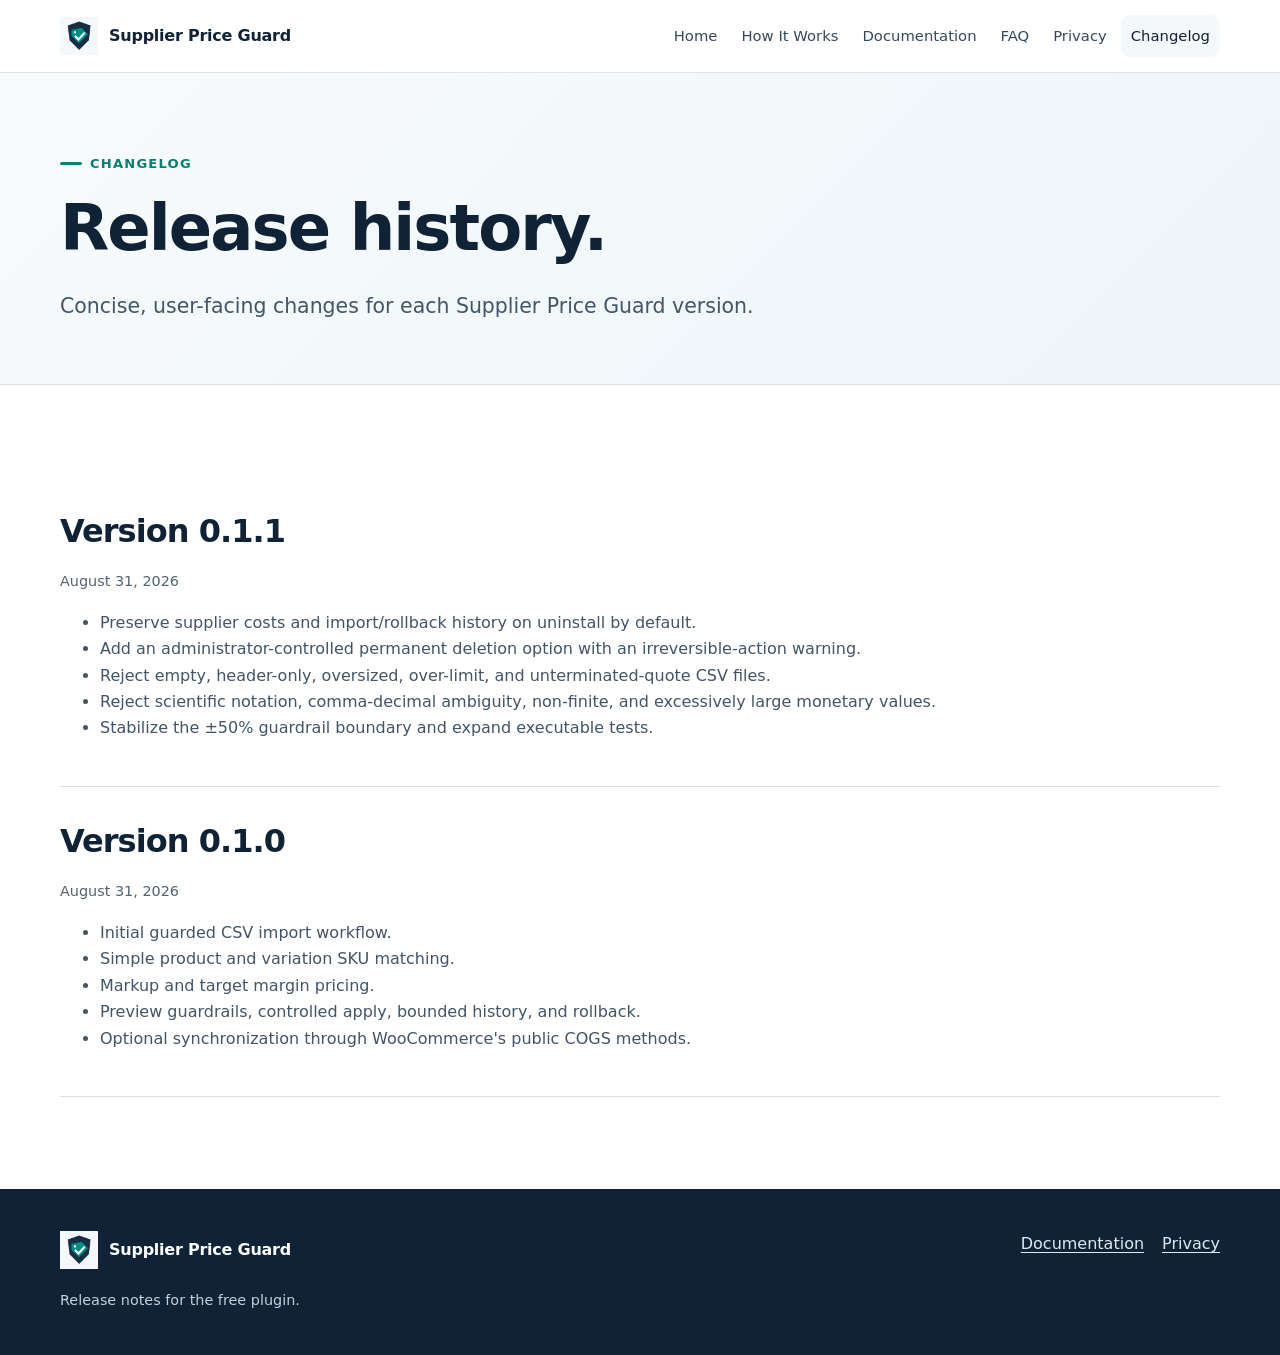
==== changelog.html @ 57308901 "Build Supplier Price Guard documentation site" ====
<!doctype html><html lang="en"><head><meta charset="utf-8"><meta name="viewport" content="width=device-width, initial-scale=1"><title>Changelog — Supplier Price Guard</title><meta name="description" content="Release history for Supplier Price Guard."><link rel="canonical" href="https://example.invalid/supplier-price-guard-site/changelog.html"><meta property="og:type" content="website"><meta property="og:title" content="Supplier Price Guard changelog"><meta property="og:description" content="Release history for the safety-focused WooCommerce supplier cost plugin."><meta property="og:image" content="https://example.invalid/supplier-price-guard-site/assets/banner-1544x500.png"><meta property="og:url" content="https://example.invalid/supplier-price-guard-site/changelog.html"><link rel="icon" href="assets/icon-128x128.png"><link rel="stylesheet" href="styles.css"></head><body><a class="skip-link" href="#main">Skip to content</a><header class="site-header"><div class="container header-inner"><a class="brand" href="index.html"><img src="assets/icon-128x128.png" alt="" width="38" height="38">Supplier Price Guard</a><button class="menu-toggle" type="button" data-menu-toggle aria-expanded="false" aria-controls="site-navigation">Menu</button><nav class="site-nav" id="site-navigation" data-navigation aria-label="Main navigation"><a href="index.html">Home</a><a href="how-it-works.html">How It Works</a><a href="documentation.html">Documentation</a><a href="faq.html">FAQ</a><a href="privacy.html">Privacy</a><a href="changelog.html">Changelog</a></nav></div></header>
<main id="main"><section class="page-hero"><div class="container"><p class="eyebrow">Changelog</p><h1>Release history.</h1><p class="lead">Concise, user-facing changes for each Supplier Price Guard version.</p></div></section><section class="section"><div class="container prose"><article class="version"><h2>Version 0.1.1</h2><time datetime="2026-08-31">August 31, 2026</time><ul><li>Preserve supplier costs and import/rollback history on uninstall by default.</li><li>Add an administrator-controlled permanent deletion option with an irreversible-action warning.</li><li>Reject empty, header-only, oversized, over-limit, and unterminated-quote CSV files.</li><li>Reject scientific notation, comma-decimal ambiguity, non-finite, and excessively large monetary values.</li><li>Stabilize the ±50% guardrail boundary and expand executable tests.</li></ul></article><article class="version"><h2>Version 0.1.0</h2><time datetime="2026-08-31">August 31, 2026</time><ul><li>Initial guarded CSV import workflow.</li><li>Simple product and variation SKU matching.</li><li>Markup and target margin pricing.</li><li>Preview guardrails, controlled apply, bounded history, and rollback.</li><li>Optional synchronization through WooCommerce's public COGS methods.</li></ul></article></div></section></main><footer class="site-footer"><div class="container footer-grid"><div><a class="brand" href="index.html"><img src="assets/icon-128x128.png" alt="" width="38" height="38">Supplier Price Guard</a><p>Release notes for the free plugin.</p></div><nav class="footer-links" aria-label="Footer"><a href="documentation.html">Documentation</a><a href="privacy.html">Privacy</a></nav></div></footer><script src="site-config.js"></script><script src="script.js"></script></body></html>
---- styles.css ----
:root {
  --navy-950: #102236;
  --navy-800: #183b56;
  --teal-700: #087f73;
  --teal-100: #dff5f1;
  --blue-700: #2457c5;
  --blue-100: #eaf0ff;
  --amber-800: #805600;
  --amber-100: #fff3cd;
  --red-800: #8a2831;
  --red-100: #fbeaec;
  --ink: #1b2733;
  --muted: #536372;
  --line: #d7e0e7;
  --surface: #ffffff;
  --canvas: #f5f8fa;
  --radius: 16px;
  --shadow: 0 16px 44px rgba(16, 34, 54, 0.09);
  --max: 1160px;
}

* { box-sizing: border-box; }
html { scroll-behavior: smooth; }
body {
  margin: 0;
  color: var(--ink);
  background: var(--surface);
  font: 16px/1.65 Inter, ui-sans-serif, system-ui, -apple-system, BlinkMacSystemFont, "Segoe UI", sans-serif;
  text-rendering: optimizeLegibility;
}
img { display: block; max-width: 100%; height: auto; }
a { color: var(--blue-700); text-underline-offset: 0.18em; }
a:hover { text-decoration-thickness: 2px; }
:focus-visible { outline: 3px solid #f0a000; outline-offset: 3px; border-radius: 4px; }
.skip-link { position: absolute; left: 16px; top: -80px; z-index: 100; padding: 10px 14px; color: #fff; background: var(--navy-950); }
.skip-link:focus { top: 12px; }
.container { width: min(calc(100% - 40px), var(--max)); margin-inline: auto; }

.site-header { position: sticky; top: 0; z-index: 20; border-bottom: 1px solid rgba(215,224,231,.9); background: rgba(255,255,255,.94); backdrop-filter: blur(12px); }
.header-inner { min-height: 72px; display: flex; align-items: center; justify-content: space-between; gap: 24px; }
.brand { display: inline-flex; align-items: center; gap: 11px; color: var(--navy-950); font-weight: 760; text-decoration: none; letter-spacing: -.015em; }
.brand img { width: 38px; height: 38px; }
.site-nav { display: flex; align-items: center; gap: 4px; }
.site-nav a { padding: 9px 10px; color: #34495c; border-radius: 9px; text-decoration: none; font-size: .925rem; }
.site-nav a:hover, .site-nav a[aria-current="page"] { color: var(--navy-950); background: var(--canvas); }
.menu-toggle { display: none; border: 1px solid var(--line); background: #fff; border-radius: 9px; padding: 9px 12px; color: var(--ink); font: inherit; font-weight: 650; }

.hero { overflow: hidden; background: linear-gradient(135deg, #f7fbfb 0%, #edf4fa 55%, #f6f8ff 100%); border-bottom: 1px solid var(--line); }
.hero-grid { display: grid; grid-template-columns: 1.13fr .87fr; gap: 64px; align-items: center; min-height: 650px; padding-block: 80px; }
.eyebrow { display: inline-flex; align-items: center; gap: 8px; margin: 0 0 18px; color: var(--teal-700); font-size: .82rem; font-weight: 800; letter-spacing: .09em; text-transform: uppercase; }
.eyebrow::before { content: ""; width: 22px; height: 3px; border-radius: 3px; background: var(--teal-700); }
h1, h2, h3 { color: var(--navy-950); line-height: 1.15; letter-spacing: -.03em; }
h1 { margin: 0; font-size: clamp(2.55rem, 5.6vw, 4.9rem); max-width: 780px; }
h2 { margin: 0 0 18px; font-size: clamp(2rem, 3.4vw, 3.1rem); }
h3 { margin: 0 0 10px; font-size: 1.25rem; }
.lead { max-width: 720px; margin: 24px 0 0; color: #425667; font-size: clamp(1.08rem, 1.7vw, 1.28rem); }
.actions { display: flex; flex-wrap: wrap; gap: 12px; margin-top: 32px; }
.button { display: inline-flex; min-height: 46px; align-items: center; justify-content: center; padding: 10px 18px; border: 1px solid transparent; border-radius: 10px; font-weight: 750; text-decoration: none; }
.button-primary { color: #fff; background: var(--navy-950); }
.button-primary:hover { background: #1c405f; }
.button-secondary { color: var(--navy-950); background: #fff; border-color: var(--line); }
.button[aria-disabled="true"] { cursor: default; color: #5c6872; background: #edf1f4; border-color: #d7e0e7; }
.pending-note { margin: 14px 0 0; color: var(--muted); font-size: .875rem; }
.hero-visual { position: relative; }
.hero-visual::before { content: ""; position: absolute; inset: -10% 15% 8% -8%; border-radius: 50%; background: radial-gradient(circle, rgba(8,127,115,.16), transparent 70%); }
.hero-mark { position: relative; width: min(100%, 390px); margin: auto; filter: drop-shadow(0 24px 32px rgba(16,34,54,.18)); }

.section { padding-block: 92px; }
.section-alt { background: var(--canvas); }
.section-heading { max-width: 720px; margin-bottom: 38px; }
.section-heading p { color: var(--muted); font-size: 1.08rem; }
.grid-3 { display: grid; grid-template-columns: repeat(3, 1fr); gap: 18px; }
.card { padding: 26px; border: 1px solid var(--line); border-radius: var(--radius); background: var(--surface); box-shadow: 0 8px 26px rgba(16,34,54,.045); }
.step-number { display: grid; width: 38px; height: 38px; margin-bottom: 18px; place-items: center; border-radius: 50%; color: var(--navy-950); background: var(--teal-100); font-weight: 850; }
.card p { margin-bottom: 0; color: var(--muted); }
.safety-grid { display: grid; grid-template-columns: .8fr 1.2fr; align-items: center; gap: 64px; }
.check-list { list-style: none; padding: 0; margin: 28px 0 0; }
.check-list li { position: relative; margin: 13px 0; padding-left: 32px; }
.check-list li::before { content: "✓"; position: absolute; left: 0; top: 1px; display: grid; width: 22px; height: 22px; place-items: center; border-radius: 50%; color: #fff; background: var(--teal-700); font-size: .78rem; font-weight: 900; }
.screenshot-frame { overflow: hidden; border: 1px solid #c8d4dd; border-radius: 13px; background: #fff; box-shadow: var(--shadow); }
.screenshot-frame img { width: 100%; }
.callout { padding: 24px; border-left: 5px solid var(--teal-700); border-radius: 8px; background: var(--teal-100); }
.callout-warning { border-color: #bf8300; background: var(--amber-100); }
.callout-danger { border-color: var(--red-800); background: var(--red-100); }

.page-hero { padding-block: 74px 60px; background: linear-gradient(135deg, #f7fbfb, #eef4fa); border-bottom: 1px solid var(--line); }
.page-hero h1 { font-size: clamp(2.35rem, 5vw, 4rem); }
.content-layout { display: grid; grid-template-columns: 240px minmax(0, 760px); gap: 70px; align-items: start; padding-block: 64px 100px; }
.toc { position: sticky; top: 100px; }
.toc strong { display: block; margin-bottom: 8px; color: var(--navy-950); }
.toc a { display: block; padding: 5px 0; color: var(--muted); text-decoration: none; }
.prose h2 { margin-top: 58px; padding-top: 8px; font-size: 2rem; }
.prose h2:first-child { margin-top: 0; }
.prose h3 { margin-top: 28px; }
.prose p, .prose li { color: #425466; }
.prose code { padding: 2px 6px; border-radius: 5px; background: #edf2f5; color: #213448; }
.prose table { width: 100%; border-collapse: collapse; margin: 24px 0; }
.prose th, .prose td { padding: 12px 14px; border: 1px solid var(--line); text-align: left; vertical-align: top; }
.prose th { background: var(--canvas); color: var(--navy-950); }
.faq-list { display: grid; gap: 14px; }
details { border: 1px solid var(--line); border-radius: 12px; background: #fff; }
summary { cursor: pointer; padding: 20px 22px; color: var(--navy-950); font-weight: 750; }
details p { margin: 0; padding: 0 22px 22px; }
.version { padding: 28px 0; border-bottom: 1px solid var(--line); }
.version time { color: var(--muted); font-size: .9rem; }

.site-footer { padding-block: 42px; color: #c5d0d8; background: var(--navy-950); }
.footer-grid { display: flex; justify-content: space-between; align-items: flex-start; gap: 32px; }
.site-footer .brand { color: #fff; }
.site-footer p { max-width: 600px; margin: 12px 0 0; font-size: .9rem; }
.footer-links { display: flex; flex-wrap: wrap; gap: 18px; }
.footer-links a { color: #e1e9ee; }

@media (max-width: 820px) {
  .menu-toggle { display: inline-flex; }
  .site-nav { display: none; position: absolute; top: 64px; left: 20px; right: 20px; padding: 10px; flex-direction: column; align-items: stretch; border: 1px solid var(--line); border-radius: 12px; background: #fff; box-shadow: var(--shadow); }
  .site-nav.is-open { display: flex; }
  .hero-grid, .safety-grid, .content-layout { grid-template-columns: 1fr; }
  .hero-grid { min-height: auto; gap: 50px; padding-block: 64px; }
  .hero-visual { max-width: 300px; margin: auto; }
  .grid-3 { grid-template-columns: 1fr; }
  .toc { position: static; padding: 18px; border: 1px solid var(--line); border-radius: 12px; }
  .footer-grid { flex-direction: column; }
}

@media (prefers-reduced-motion: reduce) {
  html { scroll-behavior: auto; }
}
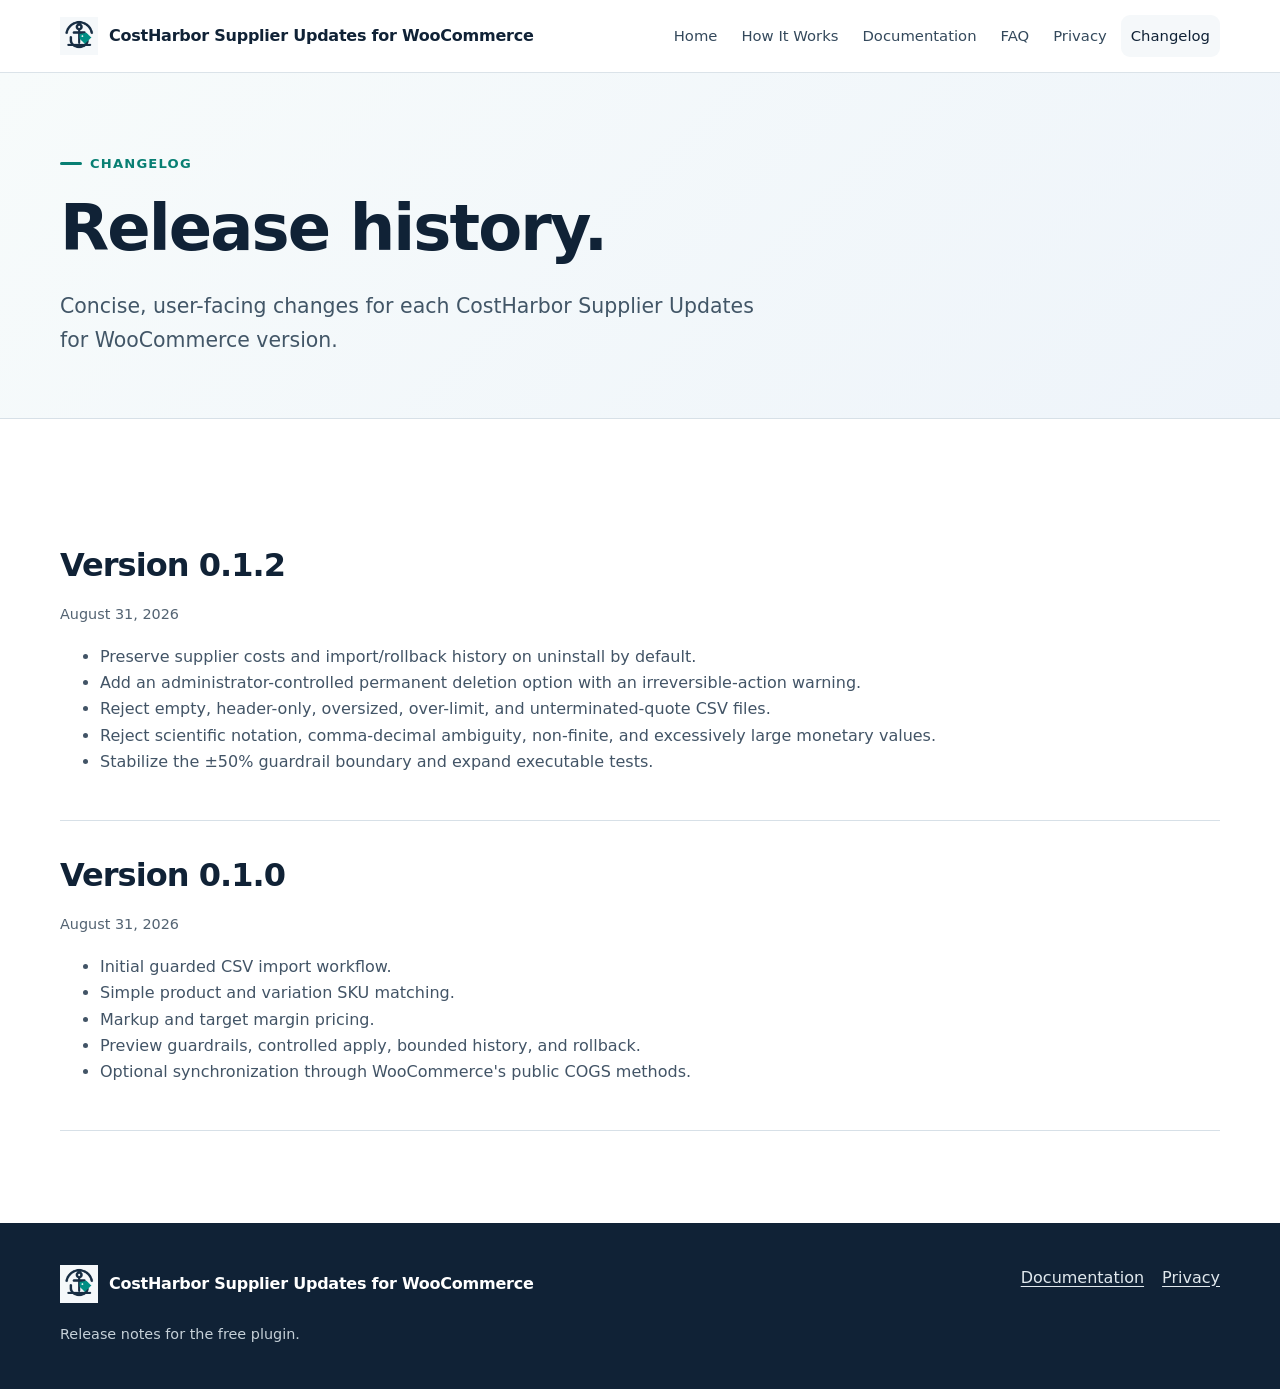
==== commit 925d07af: "Rebrand site for CostHarbor supplier updates" ====
--- a/changelog.html
+++ b/changelog.html
@@ -1,3 +1,2 @@
-<!doctype html><html lang="en"><head><meta charset="utf-8"><meta name="viewport" content="width=device-width, initial-scale=1"><title>Changelog — Supplier Price Guard</title><meta name="description" content="Release history for Supplier Price Guard."><link rel="canonical" href="https://example.invalid/supplier-price-guard-site/changelog.html"><meta property="og:type" content="website"><meta property="og:title" content="Supplier Price Guard changelog"><meta property="og:description" content="Release history for the safety-focused WooCommerce supplier cost plugin."><meta property="og:image" content="https://example.invalid/supplier-price-guard-site/assets/banner-1544x500.png"><meta property="og:url" content="https://example.invalid/supplier-price-guard-site/changelog.html"><link rel="icon" href="assets/icon-128x128.png"><link rel="stylesheet" href="styles.css"></head><body><a class="skip-link" href="#main">Skip to content</a><header class="site-header"><div class="container header-inner"><a class="brand" href="index.html"><img src="assets/icon-128x128.png" alt="" width="38" height="38">Supplier Price Guard</a><button class="menu-toggle" type="button" data-menu-toggle aria-expanded="false" aria-controls="site-navigation">Menu</button><nav class="site-nav" id="site-navigation" data-navigation aria-label="Main navigation"><a href="index.html">Home</a><a href="how-it-works.html">How It Works</a><a href="documentation.html">Documentation</a><a href="faq.html">FAQ</a><a href="privacy.html">Privacy</a><a href="changelog.html">Changelog</a></nav></div></header>
-<main id="main"><section class="page-hero"><div class="container"><p class="eyebrow">Changelog</p><h1>Release history.</h1><p class="lead">Concise, user-facing changes for each Supplier Price Guard version.</p></div></section><section class="section"><div class="container prose"><article class="version"><h2>Version 0.1.1</h2><time datetime="2026-08-31">August 31, 2026</time><ul><li>Preserve supplier costs and import/rollback history on uninstall by default.</li><li>Add an administrator-controlled permanent deletion option with an irreversible-action warning.</li><li>Reject empty, header-only, oversized, over-limit, and unterminated-quote CSV files.</li><li>Reject scientific notation, comma-decimal ambiguity, non-finite, and excessively large monetary values.</li><li>Stabilize the ±50% guardrail boundary and expand executable tests.</li></ul></article><article class="version"><h2>Version 0.1.0</h2><time datetime="2026-08-31">August 31, 2026</time><ul><li>Initial guarded CSV import workflow.</li><li>Simple product and variation SKU matching.</li><li>Markup and target margin pricing.</li><li>Preview guardrails, controlled apply, bounded history, and rollback.</li><li>Optional synchronization through WooCommerce's public COGS methods.</li></ul></article></div></section></main><footer class="site-footer"><div class="container footer-grid"><div><a class="brand" href="index.html"><img src="assets/icon-128x128.png" alt="" width="38" height="38">Supplier Price Guard</a><p>Release notes for the free plugin.</p></div><nav class="footer-links" aria-label="Footer"><a href="documentation.html">Documentation</a><a href="privacy.html">Privacy</a></nav></div></footer><script src="site-config.js"></script><script src="script.js"></script></body></html>
-
+<!doctype html><html lang="en"><head><meta charset="utf-8"><meta name="viewport" content="width=device-width, initial-scale=1"><title>Changelog — CostHarbor Supplier Updates for WooCommerce</title><meta name="description" content="Release history for CostHarbor Supplier Updates for WooCommerce."><link rel="canonical" href="https://kouheibannzai-ai.github.io/costharbor-supplier-updates-site/changelog.html"><meta property="og:type" content="website"><meta property="og:title" content="CostHarbor Supplier Updates for WooCommerce changelog"><meta property="og:description" content="Release history for the safety-focused WooCommerce supplier cost plugin."><meta property="og:image" content="https://kouheibannzai-ai.github.io/costharbor-supplier-updates-site/assets/banner-1544x500.png"><meta property="og:url" content="https://kouheibannzai-ai.github.io/costharbor-supplier-updates-site/changelog.html"><link rel="icon" href="assets/icon-128x128.png"><link rel="stylesheet" href="styles.css"></head><body><a class="skip-link" href="#main">Skip to content</a><header class="site-header"><div class="container header-inner"><a class="brand" href="index.html"><img src="assets/icon-128x128.png" alt="" width="38" height="38">CostHarbor Supplier Updates for WooCommerce</a><button class="menu-toggle" type="button" data-menu-toggle aria-expanded="false" aria-controls="site-navigation">Menu</button><nav class="site-nav" id="site-navigation" data-navigation aria-label="Main navigation"><a href="index.html">Home</a><a href="how-it-works.html">How It Works</a><a href="documentation.html">Documentation</a><a href="faq.html">FAQ</a><a href="privacy.html">Privacy</a><a href="changelog.html">Changelog</a></nav></div></header>
+<main id="main"><section class="page-hero"><div class="container"><p class="eyebrow">Changelog</p><h1>Release history.</h1><p class="lead">Concise, user-facing changes for each CostHarbor Supplier Updates for WooCommerce version.</p></div></section><section class="section"><div class="container prose"><article class="version"><h2>Version 0.1.2</h2><time datetime="2026-08-31">August 31, 2026</time><ul><li>Preserve supplier costs and import/rollback history on uninstall by default.</li><li>Add an administrator-controlled permanent deletion option with an irreversible-action warning.</li><li>Reject empty, header-only, oversized, over-limit, and unterminated-quote CSV files.</li><li>Reject scientific notation, comma-decimal ambiguity, non-finite, and excessively large monetary values.</li><li>Stabilize the ±50% guardrail boundary and expand executable tests.</li></ul></article><article class="version"><h2>Version 0.1.0</h2><time datetime="2026-08-31">August 31, 2026</time><ul><li>Initial guarded CSV import workflow.</li><li>Simple product and variation SKU matching.</li><li>Markup and target margin pricing.</li><li>Preview guardrails, controlled apply, bounded history, and rollback.</li><li>Optional synchronization through WooCommerce's public COGS methods.</li></ul></article></div></section></main><footer class="site-footer"><div class="container footer-grid"><div><a class="brand" href="index.html"><img src="assets/icon-128x128.png" alt="" width="38" height="38">CostHarbor Supplier Updates for WooCommerce</a><p>Release notes for the free plugin.</p></div><nav class="footer-links" aria-label="Footer"><a href="documentation.html">Documentation</a><a href="privacy.html">Privacy</a></nav></div></footer><script src="site-config.js"></script><script src="script.js"></script></body></html>
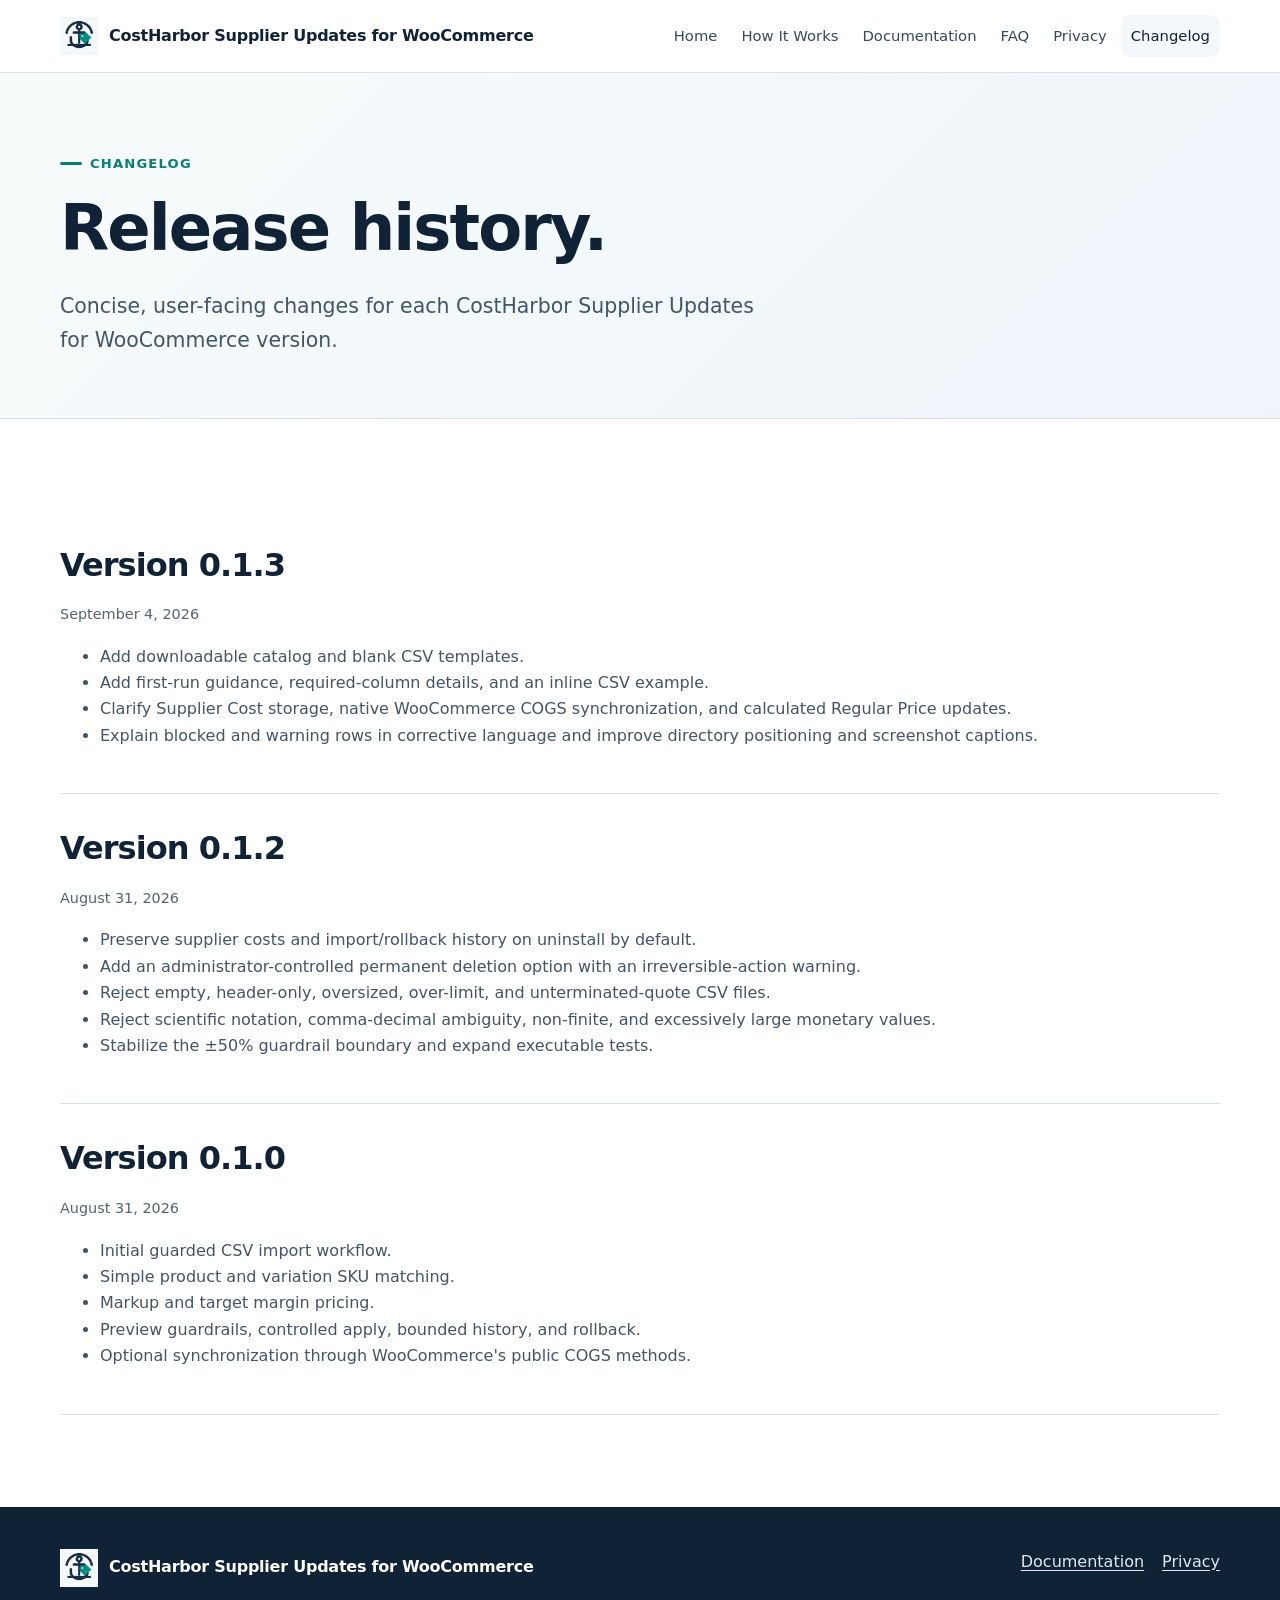
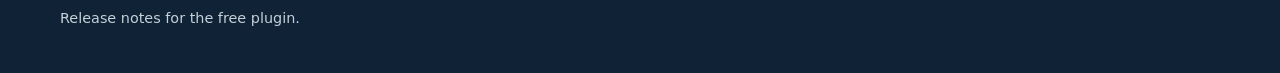
==== commit f48439c2: "Update site for CostHarbor 0.1.3" ====
--- a/changelog.html
+++ b/changelog.html
@@ -1,2 +1,2 @@
 <!doctype html><html lang="en"><head><meta charset="utf-8"><meta name="viewport" content="width=device-width, initial-scale=1"><title>Changelog — CostHarbor Supplier Updates for WooCommerce</title><meta name="description" content="Release history for CostHarbor Supplier Updates for WooCommerce."><link rel="canonical" href="https://kouheibannzai-ai.github.io/costharbor-supplier-updates-site/changelog.html"><meta property="og:type" content="website"><meta property="og:title" content="CostHarbor Supplier Updates for WooCommerce changelog"><meta property="og:description" content="Release history for the safety-focused WooCommerce supplier cost plugin."><meta property="og:image" content="https://kouheibannzai-ai.github.io/costharbor-supplier-updates-site/assets/banner-1544x500.png"><meta property="og:url" content="https://kouheibannzai-ai.github.io/costharbor-supplier-updates-site/changelog.html"><link rel="icon" href="assets/icon-128x128.png"><link rel="stylesheet" href="styles.css"></head><body><a class="skip-link" href="#main">Skip to content</a><header class="site-header"><div class="container header-inner"><a class="brand" href="index.html"><img src="assets/icon-128x128.png" alt="" width="38" height="38">CostHarbor Supplier Updates for WooCommerce</a><button class="menu-toggle" type="button" data-menu-toggle aria-expanded="false" aria-controls="site-navigation">Menu</button><nav class="site-nav" id="site-navigation" data-navigation aria-label="Main navigation"><a href="index.html">Home</a><a href="how-it-works.html">How It Works</a><a href="documentation.html">Documentation</a><a href="faq.html">FAQ</a><a href="privacy.html">Privacy</a><a href="changelog.html">Changelog</a></nav></div></header>
-<main id="main"><section class="page-hero"><div class="container"><p class="eyebrow">Changelog</p><h1>Release history.</h1><p class="lead">Concise, user-facing changes for each CostHarbor Supplier Updates for WooCommerce version.</p></div></section><section class="section"><div class="container prose"><article class="version"><h2>Version 0.1.2</h2><time datetime="2026-08-31">August 31, 2026</time><ul><li>Preserve supplier costs and import/rollback history on uninstall by default.</li><li>Add an administrator-controlled permanent deletion option with an irreversible-action warning.</li><li>Reject empty, header-only, oversized, over-limit, and unterminated-quote CSV files.</li><li>Reject scientific notation, comma-decimal ambiguity, non-finite, and excessively large monetary values.</li><li>Stabilize the ±50% guardrail boundary and expand executable tests.</li></ul></article><article class="version"><h2>Version 0.1.0</h2><time datetime="2026-08-31">August 31, 2026</time><ul><li>Initial guarded CSV import workflow.</li><li>Simple product and variation SKU matching.</li><li>Markup and target margin pricing.</li><li>Preview guardrails, controlled apply, bounded history, and rollback.</li><li>Optional synchronization through WooCommerce's public COGS methods.</li></ul></article></div></section></main><footer class="site-footer"><div class="container footer-grid"><div><a class="brand" href="index.html"><img src="assets/icon-128x128.png" alt="" width="38" height="38">CostHarbor Supplier Updates for WooCommerce</a><p>Release notes for the free plugin.</p></div><nav class="footer-links" aria-label="Footer"><a href="documentation.html">Documentation</a><a href="privacy.html">Privacy</a></nav></div></footer><script src="site-config.js"></script><script src="script.js"></script></body></html>
+<main id="main"><section class="page-hero"><div class="container"><p class="eyebrow">Changelog</p><h1>Release history.</h1><p class="lead">Concise, user-facing changes for each CostHarbor Supplier Updates for WooCommerce version.</p></div></section><section class="section"><div class="container prose"><article class="version"><h2>Version 0.1.3</h2><time datetime="2026-09-04">September 4, 2026</time><ul><li>Add downloadable catalog and blank CSV templates.</li><li>Add first-run guidance, required-column details, and an inline CSV example.</li><li>Clarify Supplier Cost storage, native WooCommerce COGS synchronization, and calculated Regular Price updates.</li><li>Explain blocked and warning rows in corrective language and improve directory positioning and screenshot captions.</li></ul></article><article class="version"><h2>Version 0.1.2</h2><time datetime="2026-08-31">August 31, 2026</time><ul><li>Preserve supplier costs and import/rollback history on uninstall by default.</li><li>Add an administrator-controlled permanent deletion option with an irreversible-action warning.</li><li>Reject empty, header-only, oversized, over-limit, and unterminated-quote CSV files.</li><li>Reject scientific notation, comma-decimal ambiguity, non-finite, and excessively large monetary values.</li><li>Stabilize the ±50% guardrail boundary and expand executable tests.</li></ul></article><article class="version"><h2>Version 0.1.0</h2><time datetime="2026-08-31">August 31, 2026</time><ul><li>Initial guarded CSV import workflow.</li><li>Simple product and variation SKU matching.</li><li>Markup and target margin pricing.</li><li>Preview guardrails, controlled apply, bounded history, and rollback.</li><li>Optional synchronization through WooCommerce's public COGS methods.</li></ul></article></div></section></main><footer class="site-footer"><div class="container footer-grid"><div><a class="brand" href="index.html"><img src="assets/icon-128x128.png" alt="" width="38" height="38">CostHarbor Supplier Updates for WooCommerce</a><p>Release notes for the free plugin.</p></div><nav class="footer-links" aria-label="Footer"><a href="documentation.html">Documentation</a><a href="privacy.html">Privacy</a></nav></div></footer><script src="site-config.js"></script><script src="script.js"></script></body></html>
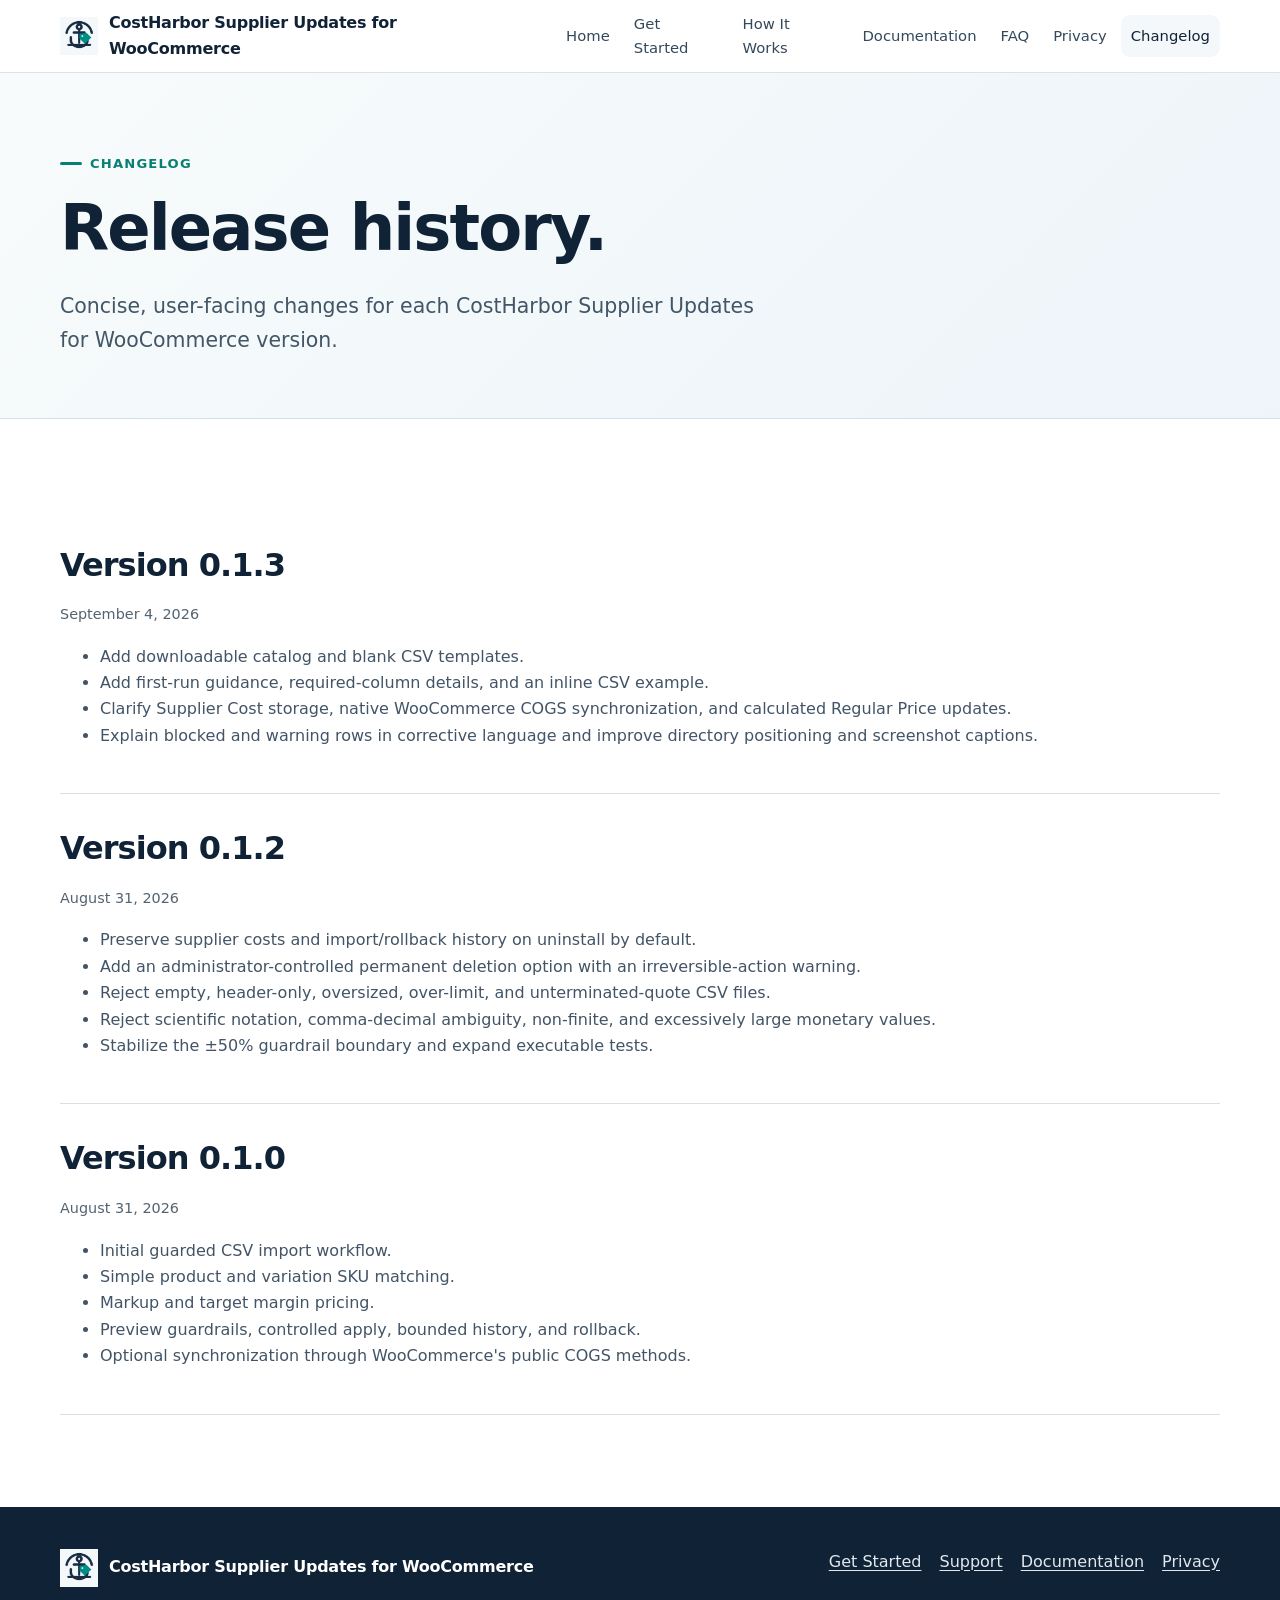
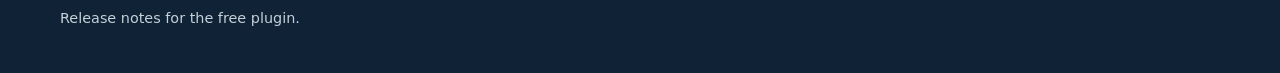
==== commit 4d360a3d: "Add CostHarbor getting-started guide" ====
--- a/changelog.html
+++ b/changelog.html
@@ -1,2 +1,2 @@
-<!doctype html><html lang="en"><head><meta charset="utf-8"><meta name="viewport" content="width=device-width, initial-scale=1"><title>Changelog — CostHarbor Supplier Updates for WooCommerce</title><meta name="description" content="Release history for CostHarbor Supplier Updates for WooCommerce."><link rel="canonical" href="https://kouheibannzai-ai.github.io/costharbor-supplier-updates-site/changelog.html"><meta property="og:type" content="website"><meta property="og:title" content="CostHarbor Supplier Updates for WooCommerce changelog"><meta property="og:description" content="Release history for the safety-focused WooCommerce supplier cost plugin."><meta property="og:image" content="https://kouheibannzai-ai.github.io/costharbor-supplier-updates-site/assets/banner-1544x500.png"><meta property="og:url" content="https://kouheibannzai-ai.github.io/costharbor-supplier-updates-site/changelog.html"><link rel="icon" href="assets/icon-128x128.png"><link rel="stylesheet" href="styles.css"></head><body><a class="skip-link" href="#main">Skip to content</a><header class="site-header"><div class="container header-inner"><a class="brand" href="index.html"><img src="assets/icon-128x128.png" alt="" width="38" height="38">CostHarbor Supplier Updates for WooCommerce</a><button class="menu-toggle" type="button" data-menu-toggle aria-expanded="false" aria-controls="site-navigation">Menu</button><nav class="site-nav" id="site-navigation" data-navigation aria-label="Main navigation"><a href="index.html">Home</a><a href="how-it-works.html">How It Works</a><a href="documentation.html">Documentation</a><a href="faq.html">FAQ</a><a href="privacy.html">Privacy</a><a href="changelog.html">Changelog</a></nav></div></header>
-<main id="main"><section class="page-hero"><div class="container"><p class="eyebrow">Changelog</p><h1>Release history.</h1><p class="lead">Concise, user-facing changes for each CostHarbor Supplier Updates for WooCommerce version.</p></div></section><section class="section"><div class="container prose"><article class="version"><h2>Version 0.1.3</h2><time datetime="2026-09-04">September 4, 2026</time><ul><li>Add downloadable catalog and blank CSV templates.</li><li>Add first-run guidance, required-column details, and an inline CSV example.</li><li>Clarify Supplier Cost storage, native WooCommerce COGS synchronization, and calculated Regular Price updates.</li><li>Explain blocked and warning rows in corrective language and improve directory positioning and screenshot captions.</li></ul></article><article class="version"><h2>Version 0.1.2</h2><time datetime="2026-08-31">August 31, 2026</time><ul><li>Preserve supplier costs and import/rollback history on uninstall by default.</li><li>Add an administrator-controlled permanent deletion option with an irreversible-action warning.</li><li>Reject empty, header-only, oversized, over-limit, and unterminated-quote CSV files.</li><li>Reject scientific notation, comma-decimal ambiguity, non-finite, and excessively large monetary values.</li><li>Stabilize the ±50% guardrail boundary and expand executable tests.</li></ul></article><article class="version"><h2>Version 0.1.0</h2><time datetime="2026-08-31">August 31, 2026</time><ul><li>Initial guarded CSV import workflow.</li><li>Simple product and variation SKU matching.</li><li>Markup and target margin pricing.</li><li>Preview guardrails, controlled apply, bounded history, and rollback.</li><li>Optional synchronization through WooCommerce's public COGS methods.</li></ul></article></div></section></main><footer class="site-footer"><div class="container footer-grid"><div><a class="brand" href="index.html"><img src="assets/icon-128x128.png" alt="" width="38" height="38">CostHarbor Supplier Updates for WooCommerce</a><p>Release notes for the free plugin.</p></div><nav class="footer-links" aria-label="Footer"><a href="documentation.html">Documentation</a><a href="privacy.html">Privacy</a></nav></div></footer><script src="site-config.js"></script><script src="script.js"></script></body></html>
+<!doctype html><html lang="en"><head><meta charset="utf-8"><meta name="viewport" content="width=device-width, initial-scale=1"><title>Changelog — CostHarbor Supplier Updates for WooCommerce</title><meta name="description" content="Release history for CostHarbor Supplier Updates for WooCommerce."><link rel="canonical" href="https://kouheibannzai-ai.github.io/costharbor-supplier-updates-site/changelog.html"><meta property="og:type" content="website"><meta property="og:title" content="CostHarbor Supplier Updates for WooCommerce changelog"><meta property="og:description" content="Release history for the safety-focused WooCommerce supplier cost plugin."><meta property="og:image" content="https://kouheibannzai-ai.github.io/costharbor-supplier-updates-site/assets/banner-1544x500.png"><meta property="og:url" content="https://kouheibannzai-ai.github.io/costharbor-supplier-updates-site/changelog.html"><link rel="icon" href="assets/icon-128x128.png"><link rel="stylesheet" href="styles.css"></head><body><a class="skip-link" href="#main">Skip to content</a><header class="site-header"><div class="container header-inner"><a class="brand" href="index.html"><img src="assets/icon-128x128.png" alt="" width="38" height="38">CostHarbor Supplier Updates for WooCommerce</a><button class="menu-toggle" type="button" data-menu-toggle aria-expanded="false" aria-controls="site-navigation">Menu</button><nav class="site-nav" id="site-navigation" data-navigation aria-label="Main navigation"><a href="index.html">Home</a><a href="getting-started.html">Get Started</a><a href="how-it-works.html">How It Works</a><a href="documentation.html">Documentation</a><a href="faq.html">FAQ</a><a href="privacy.html">Privacy</a><a href="changelog.html">Changelog</a></nav></div></header>
+<main id="main"><section class="page-hero"><div class="container"><p class="eyebrow">Changelog</p><h1>Release history.</h1><p class="lead">Concise, user-facing changes for each CostHarbor Supplier Updates for WooCommerce version.</p></div></section><section class="section"><div class="container prose"><article class="version"><h2>Version 0.1.3</h2><time datetime="2026-09-04">September 4, 2026</time><ul><li>Add downloadable catalog and blank CSV templates.</li><li>Add first-run guidance, required-column details, and an inline CSV example.</li><li>Clarify Supplier Cost storage, native WooCommerce COGS synchronization, and calculated Regular Price updates.</li><li>Explain blocked and warning rows in corrective language and improve directory positioning and screenshot captions.</li></ul></article><article class="version"><h2>Version 0.1.2</h2><time datetime="2026-08-31">August 31, 2026</time><ul><li>Preserve supplier costs and import/rollback history on uninstall by default.</li><li>Add an administrator-controlled permanent deletion option with an irreversible-action warning.</li><li>Reject empty, header-only, oversized, over-limit, and unterminated-quote CSV files.</li><li>Reject scientific notation, comma-decimal ambiguity, non-finite, and excessively large monetary values.</li><li>Stabilize the ±50% guardrail boundary and expand executable tests.</li></ul></article><article class="version"><h2>Version 0.1.0</h2><time datetime="2026-08-31">August 31, 2026</time><ul><li>Initial guarded CSV import workflow.</li><li>Simple product and variation SKU matching.</li><li>Markup and target margin pricing.</li><li>Preview guardrails, controlled apply, bounded history, and rollback.</li><li>Optional synchronization through WooCommerce's public COGS methods.</li></ul></article></div></section></main><footer class="site-footer"><div class="container footer-grid"><div><a class="brand" href="index.html"><img src="assets/icon-128x128.png" alt="" width="38" height="38">CostHarbor Supplier Updates for WooCommerce</a><p>Release notes for the free plugin.</p></div><nav class="footer-links" aria-label="Footer"><a href="getting-started.html">Get Started</a><a href="https://wordpress.org/support/plugin/costharbor-supplier-updates/">Support</a><a href="documentation.html">Documentation</a><a href="privacy.html">Privacy</a></nav></div></footer><script src="site-config.js"></script><script src="script.js"></script></body></html>
--- a/styles.css
+++ b/styles.css
@@ -82,10 +82,31 @@
 .callout { padding: 24px; border-left: 5px solid var(--teal-700); border-radius: 8px; background: var(--teal-100); }
 .callout-warning { border-color: #bf8300; background: var(--amber-100); }
 .callout-danger { border-color: var(--red-800); background: var(--red-100); }
+.guide-hero { display: grid; grid-template-columns: minmax(0, 1fr) minmax(280px, 380px); gap: 56px; align-items: center; }
+.guide-summary { padding: 26px; border: 1px solid #bfdad5; border-radius: var(--radius); background: rgba(255,255,255,.8); box-shadow: 0 10px 30px rgba(16,34,54,.06); }
+.guide-summary strong { color: var(--navy-950); font-size: 1.12rem; }
+.guide-summary p { margin-bottom: 0; color: var(--muted); }
+.guide-layout { gap: 58px; }
+.guide-prose { min-width: 0; }
+.guide-prose section { scroll-margin-top: 94px; }
+.guide-shot { margin: 28px 0 36px; }
+.guide-shot img { width: 100%; border: 1px solid #c8d4dd; border-radius: 12px; background: #fff; box-shadow: var(--shadow); }
+.guide-shot figcaption { margin-top: 10px; color: var(--muted); font-size: .9rem; }
+.guide-shot-wide { width: 100%; margin-left: 0; }
+.csv-example { overflow-x: auto; padding: 18px; border: 1px solid var(--line); border-radius: 10px; background: var(--navy-950); color: #f5f8fa; }
+.status-grid { display: grid; grid-template-columns: repeat(3, 1fr); gap: 14px; margin: 24px 0; }
+.status-card { padding: 18px; border: 1px solid var(--line); border-radius: 10px; }
+.status-card p { margin-bottom: 0; }
+.status-ready { background: var(--teal-100); }
+.status-warning { background: var(--amber-100); }
+.status-blocked { background: var(--red-100); }
+.table-scroll { overflow-x: auto; margin: 24px 0; }
+.table-scroll table { min-width: 760px; margin: 0; }
 
 .page-hero { padding-block: 74px 60px; background: linear-gradient(135deg, #f7fbfb, #eef4fa); border-bottom: 1px solid var(--line); }
 .page-hero h1 { font-size: clamp(2.35rem, 5vw, 4rem); }
 .content-layout { display: grid; grid-template-columns: 240px minmax(0, 760px); gap: 70px; align-items: start; padding-block: 64px 100px; }
+.content-layout.guide-layout { grid-template-columns: 220px minmax(0, 860px); }
 .toc { position: sticky; top: 100px; }
 .toc strong { display: block; margin-bottom: 8px; color: var(--navy-950); }
 .toc a { display: block; padding: 5px 0; color: var(--muted); text-decoration: none; }
@@ -115,10 +136,12 @@
   .menu-toggle { display: inline-flex; }
   .site-nav { display: none; position: absolute; top: 64px; left: 20px; right: 20px; padding: 10px; flex-direction: column; align-items: stretch; border: 1px solid var(--line); border-radius: 12px; background: #fff; box-shadow: var(--shadow); }
   .site-nav.is-open { display: flex; }
-  .hero-grid, .safety-grid, .content-layout { grid-template-columns: 1fr; }
+  .hero-grid, .safety-grid, .content-layout, .guide-hero, .content-layout.guide-layout { grid-template-columns: minmax(0, 1fr); }
   .hero-grid { min-height: auto; gap: 50px; padding-block: 64px; }
   .hero-visual { max-width: 300px; margin: auto; }
   .grid-3 { grid-template-columns: 1fr; }
+  .status-grid { grid-template-columns: 1fr; }
+  .guide-shot-wide { width: 100%; margin-left: 0; }
   .toc { position: static; padding: 18px; border: 1px solid var(--line); border-radius: 12px; }
   .footer-grid { flex-direction: column; }
 }
@@ -126,4 +149,3 @@
 @media (prefers-reduced-motion: reduce) {
   html { scroll-behavior: auto; }
 }
-
